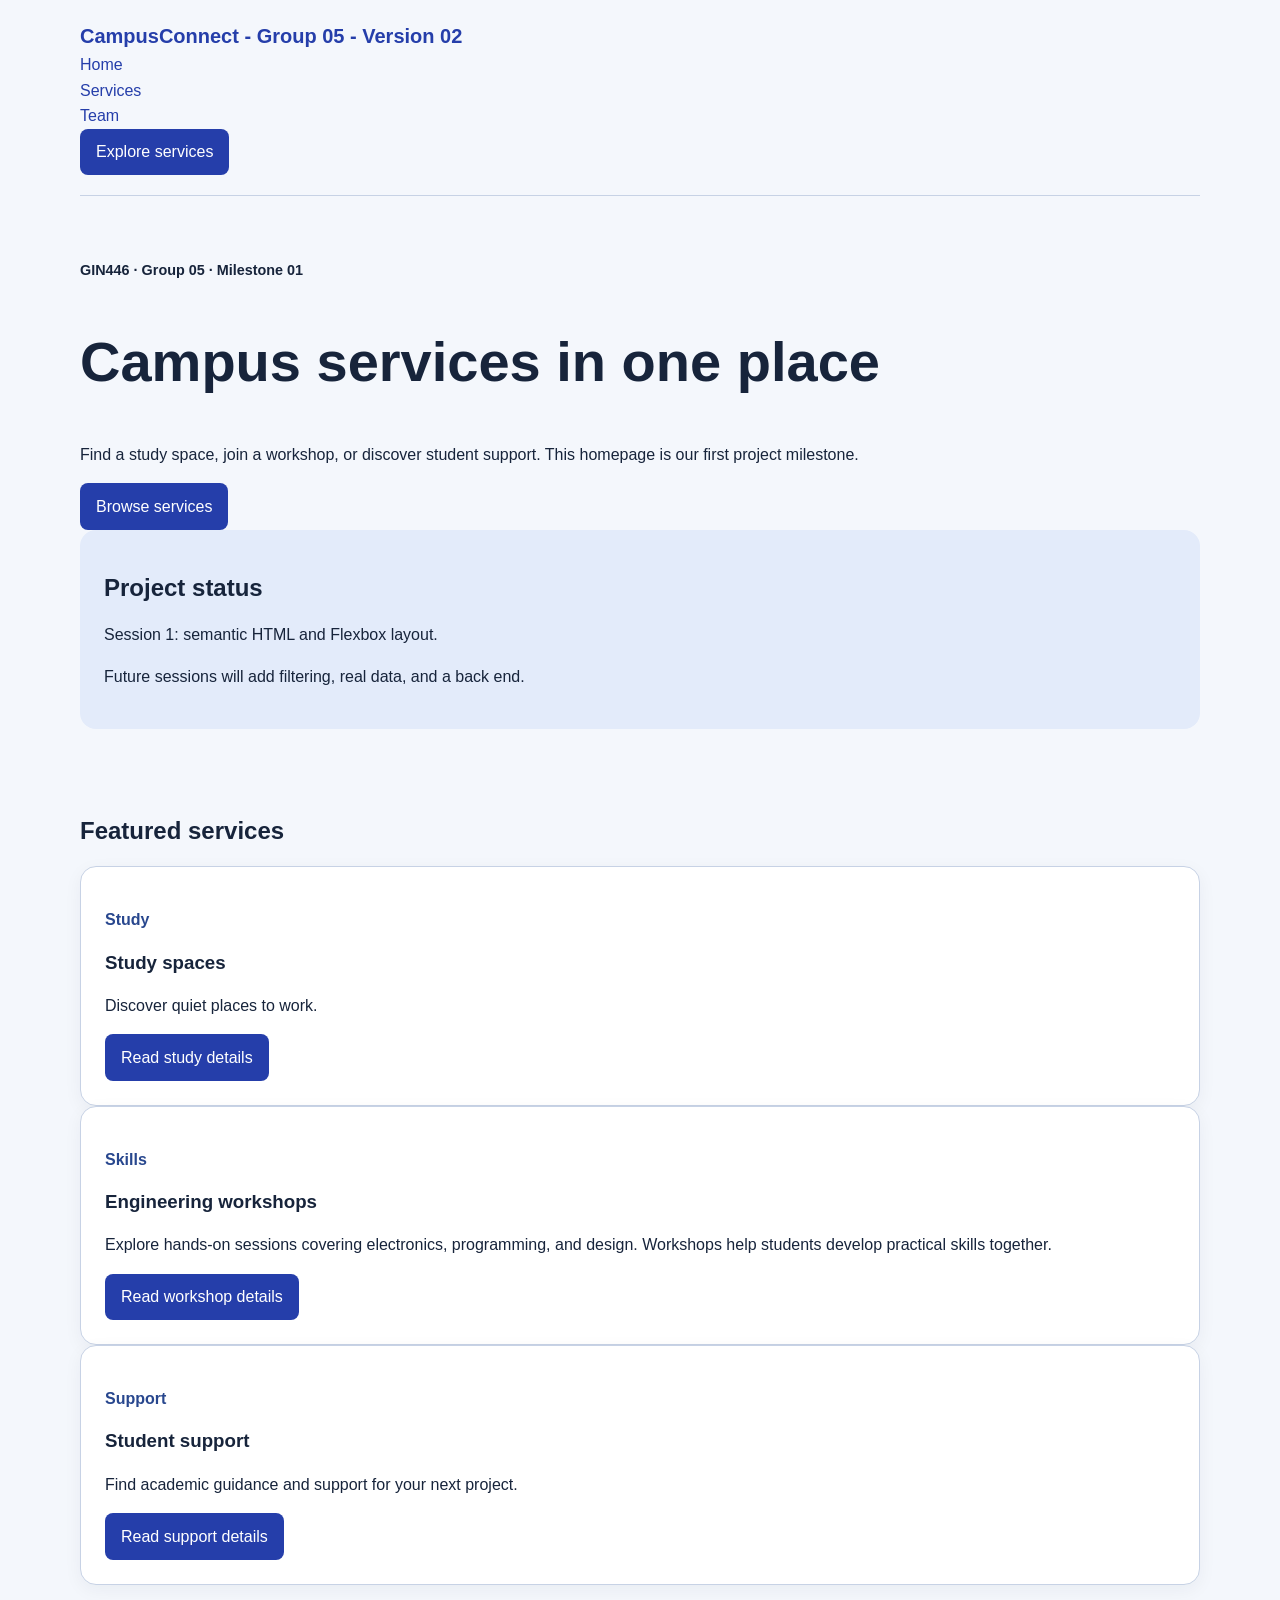
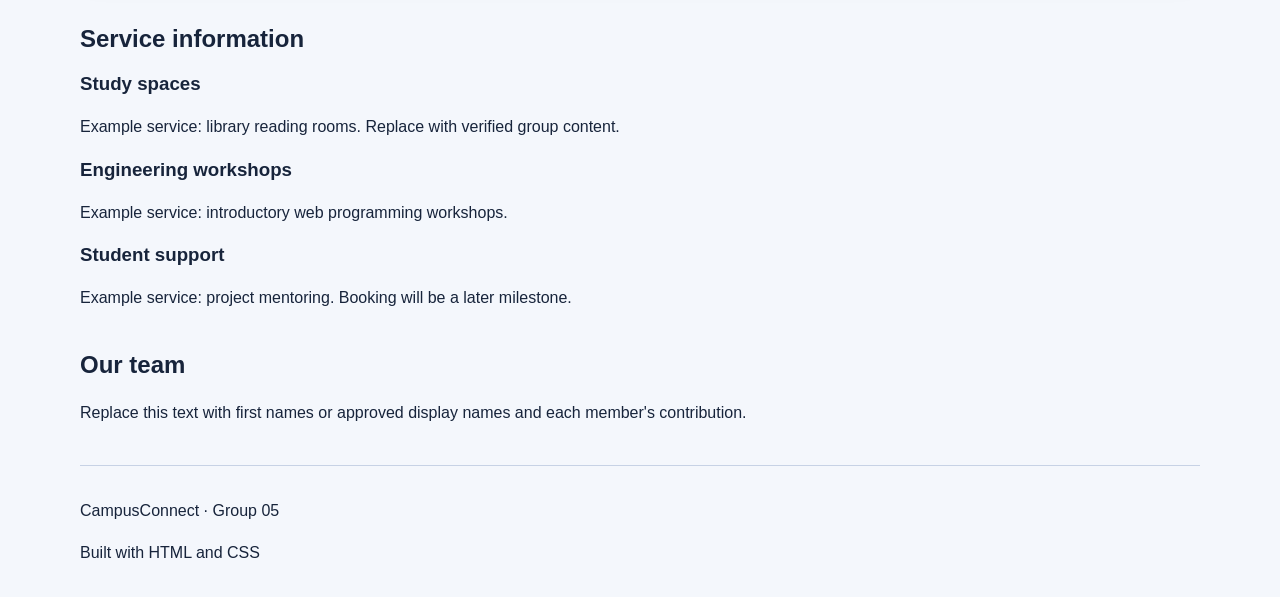
==== public/index.html @ 73486eb8 "Move site into public/ as required by the Render guide; add .gitignore" ====
<!doctype html>
<html lang="en">
<head>
  <meta charset="utf-8">
  <meta name="viewport" content="width=device-width, initial-scale=1">
  <title>CampusConnect | Group 05</title>
  <link rel="stylesheet" href="css/styles.css">
</head>
<body>
  <a class="skip-link" href="#main">Skip to main content</a>
  <header class="site-header container">
    <a class="brand" href="#home">CampusConnect - Group 05 - Version 02</a>
    <nav aria-label="Main navigation">
      <ul class="nav-list">
        <li><a href="#home">Home</a></li>
        <li><a href="#services">Services</a></li>
        <li><a href="#team">Team</a></li>
      </ul>
    </nav>
    <a class="button" href="#services">Explore services</a>
  </header>
  <main id="main" class="container">
    <section class="hero" id="home" aria-labelledby="hero-title">
      <div class="hero-copy">
        <p class="eyebrow">GIN446 · Group 05 · Milestone 01</p>
        <h1 id="hero-title">Campus services in one place</h1>
        <p>Find a study space, join a workshop, or discover student support. This homepage is our first project milestone.</p>
        <a class="button" href="#services">Browse services</a>
      </div>
      <aside class="project-summary" aria-labelledby="summary-title">
        <h2 id="summary-title">Project status</h2>
        <p>Session 1: semantic HTML and Flexbox layout.</p>
        <p>Future sessions will add filtering, real data, and a back end.</p>
      </aside>
    </section>
    <section id="services" aria-labelledby="services-title">
      <h2 id="services-title">Featured services</h2>
      <div class="cards">
        <article class="card">
          <p class="tag">Study</p><h3>Study spaces</h3>
          <p>Discover quiet places to work.</p>
          <a class="button" href="#study-details">Read study details</a>
        </article>
        <article class="card">
          <p class="tag">Skills</p><h3>Engineering workshops</h3>
          <p>Explore hands-on sessions covering electronics, programming, and design. Workshops help students develop practical skills together.</p>
          <a class="button" href="#workshop-details">Read workshop details</a>
        </article>
        <article class="card">
          <p class="tag">Support</p><h3>Student support</h3>
          <p>Find academic guidance and support for your next project.</p>
          <a class="button" href="#support-details">Read support details</a>
        </article>
      </div>
    </section>
    <section class="details" aria-labelledby="details-title">
      <h2 id="details-title">Service information</h2>
      <h3 id="study-details">Study spaces</h3><p>Example service: library reading rooms. Replace with verified group content.</p>
      <h3 id="workshop-details">Engineering workshops</h3><p>Example service: introductory web programming workshops.</p>
      <h3 id="support-details">Student support</h3><p>Example service: project mentoring. Booking will be a later milestone.</p>
    </section>
    <section id="team" aria-labelledby="team-title">
      <h2 id="team-title">Our team</h2>
      <p>Replace this text with first names or approved display names and each member's contribution.</p>
    </section>
  </main>
  <footer class="site-footer container"><p>CampusConnect · Group 05</p><p>Built with HTML and CSS</p></footer>
</body>
</html>
---- public/css/styles.css ----
/* Base styles are supplied. Students implement the layout below. */
* { box-sizing: border-box; }
body { margin: 0; font-family: Arial, sans-serif; line-height: 1.6; color: #17243b; background: #f4f7fc; }
h1, h2, h3 { line-height: 1.2; }
h1 { font-size: clamp(2rem, 5vw, 3.5rem); }
a { color: #253eaa; overflow-wrap: anywhere; }
.container { width: min(1120px, calc(100% - 2rem)); margin-inline: auto; }
.site-header { padding-block: 1.25rem; border-bottom: 1px solid #c7d2e5; }
.brand { font-weight: 800; font-size: 1.25rem; text-decoration: none; }
.nav-list { list-style: none; padding: 0; margin: 0; }
.nav-list a { text-decoration: none; }
.hero { padding-block: 3rem; }
.eyebrow { font-size: .9rem; font-weight: bold; }
.project-summary { background: #e3ebfa; padding: 1.5rem; border-radius: 1rem; }
.card { background: white; border: 1px solid #c7d2e5; border-radius: 1rem; padding: 1.5rem; box-shadow: 0 5px 18px #17243b0d; }
.tag { color: #28478e; font-weight: bold; }
.button { display: inline-block; background: #253eaa; color: white; padding: .65rem 1rem; border-radius: .5rem; text-decoration: none; }
.button:hover { background: #172c83; }
a:focus-visible { outline: 3px solid #9a4800; outline-offset: 4px; }
section { margin-bottom: 2.5rem; scroll-margin-top: 1rem; }
.site-footer { padding-block: 1rem; border-top: 1px solid #c7d2e5; }
.skip-link { position: absolute; top: -100px; left: 1rem; background: white; padding: .5rem; }
.skip-link:focus { top: .5rem; }

/* TODO 1: Header: display:flex; align-items:center; flex-wrap:wrap; gap:1.5rem. */
/* TODO 2: Push the last header link right using auto margin on nav. */
/* TODO 3: Make .nav-list flex, wrapping, with gap:1rem. */
/* TODO 4: Hero: wrapping flex row, align-items:center, gap:2rem.
   .hero-copy: flex:2 1 28rem; .project-summary: flex:1 1 16rem.
   Set min-width:0 on both hero items. */
/* TODO 5: Cards: wrapping flex container, gap:1.25rem, stretch alignment. */
/* TODO 6: Each card: flex:1 1 16rem; min-width:0; nested flex column. */
/* TODO 7: Pin card links with margin-top:auto; align-self:flex-start. */
/* TODO 8: Footer: wrapping flex row; space-between; gap:1rem. */
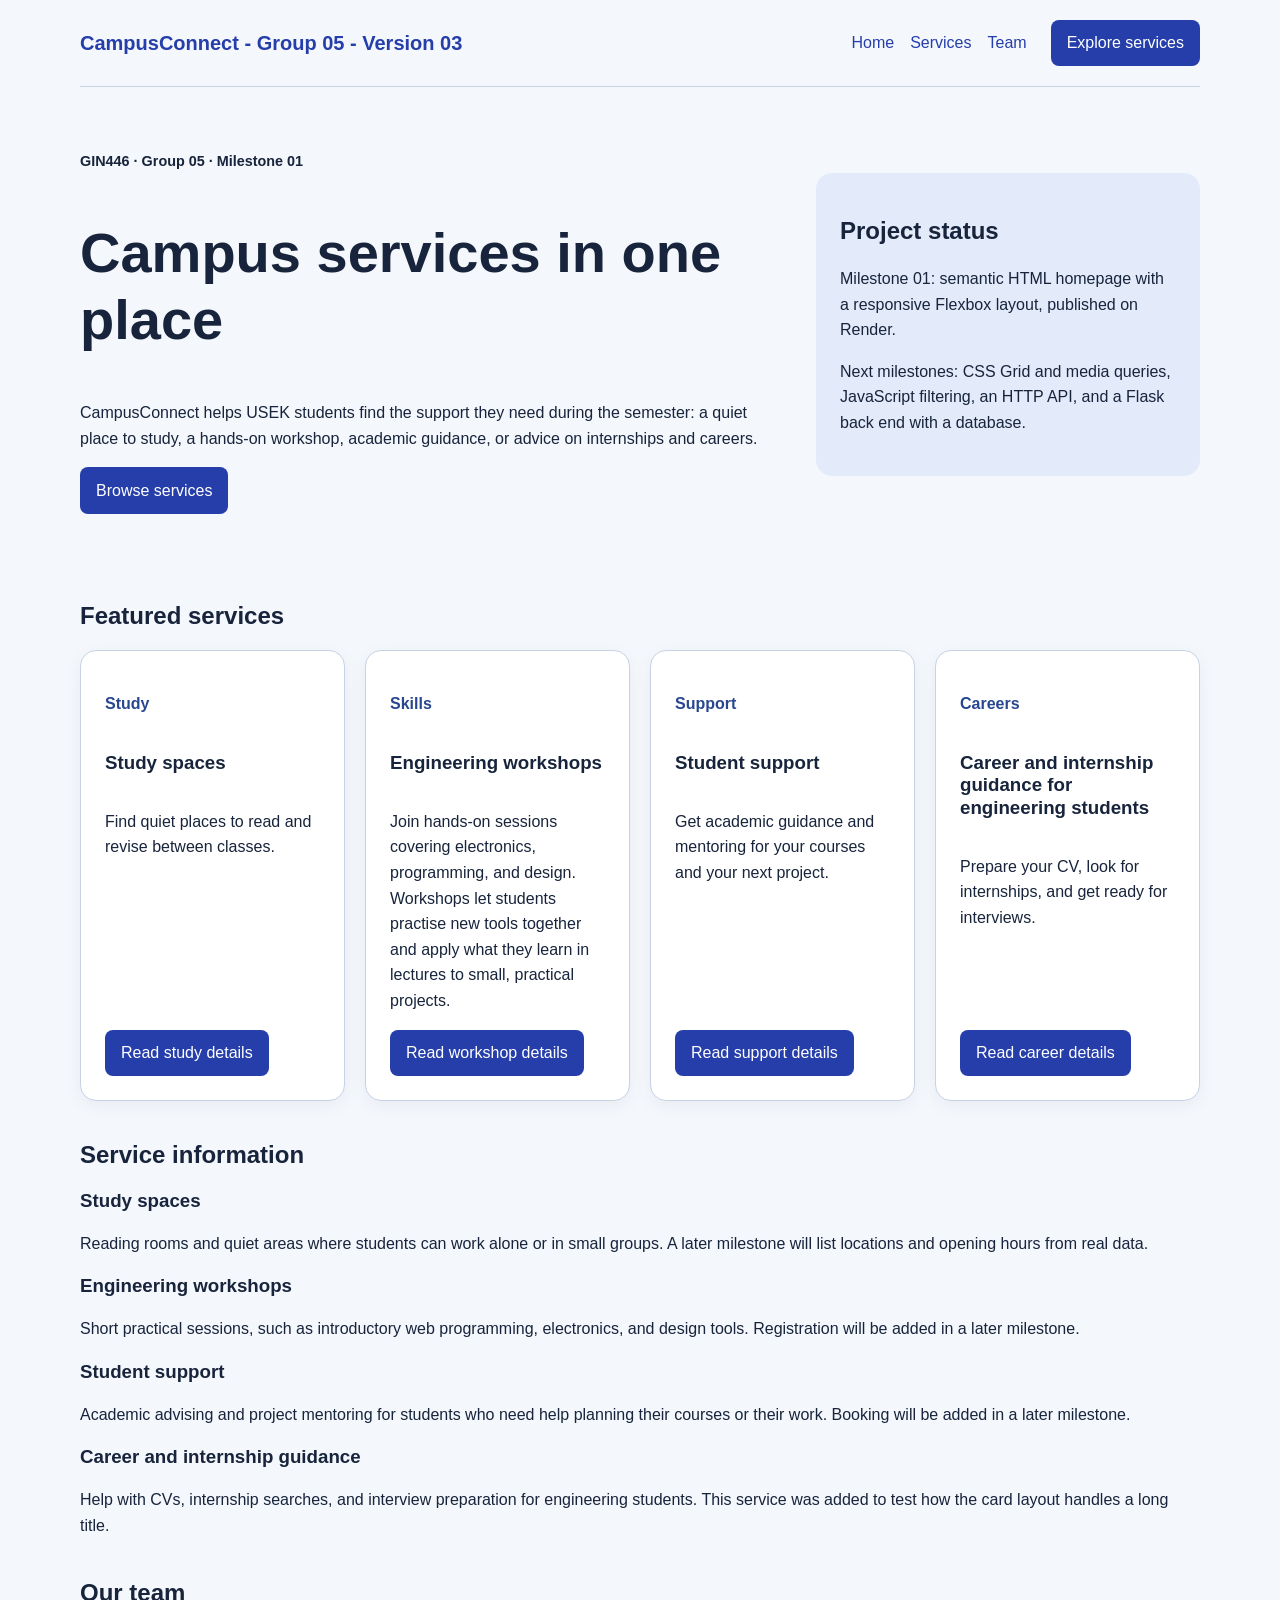
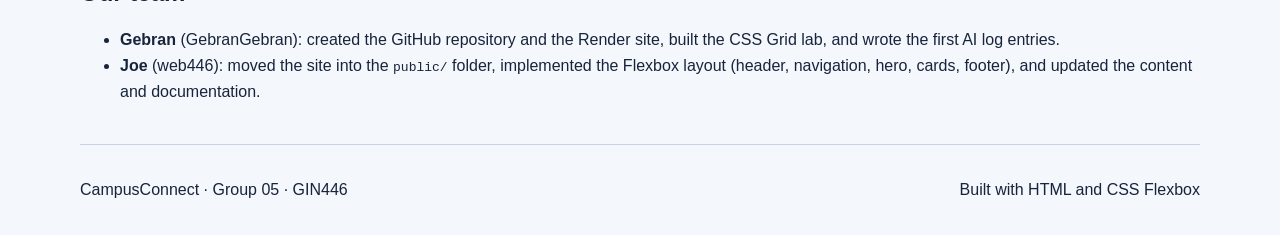
==== commit c7b7de33: "Replace sample content, add team section and long-title fourth card" ====
--- a/public/index.html
+++ b/public/index.html
@@ -9,7 +9,7 @@
 <body>
   <a class="skip-link" href="#main">Skip to main content</a>
   <header class="site-header container">
-    <a class="brand" href="#home">CampusConnect - Group 05 - Version 02</a>
+    <a class="brand" href="#home">CampusConnect - Group 05 - Version 03</a>
     <nav aria-label="Main navigation">
       <ul class="nav-list">
         <li><a href="#home">Home</a></li>
@@ -24,13 +24,13 @@
       <div class="hero-copy">
         <p class="eyebrow">GIN446 · Group 05 · Milestone 01</p>
         <h1 id="hero-title">Campus services in one place</h1>
-        <p>Find a study space, join a workshop, or discover student support. This homepage is our first project milestone.</p>
+        <p>CampusConnect helps USEK students find the support they need during the semester: a quiet place to study, a hands-on workshop, academic guidance, or advice on internships and careers.</p>
         <a class="button" href="#services">Browse services</a>
       </div>
       <aside class="project-summary" aria-labelledby="summary-title">
         <h2 id="summary-title">Project status</h2>
-        <p>Session 1: semantic HTML and Flexbox layout.</p>
-        <p>Future sessions will add filtering, real data, and a back end.</p>
+        <p>Milestone 01: semantic HTML homepage with a responsive Flexbox layout, published on Render.</p>
+        <p>Next milestones: CSS Grid and media queries, JavaScript filtering, an HTTP API, and a Flask back end with a database.</p>
       </aside>
     </section>
     <section id="services" aria-labelledby="services-title">
@@ -38,32 +38,45 @@
       <div class="cards">
         <article class="card">
           <p class="tag">Study</p><h3>Study spaces</h3>
-          <p>Discover quiet places to work.</p>
+          <p>Find quiet places to read and revise between classes.</p>
           <a class="button" href="#study-details">Read study details</a>
         </article>
         <article class="card">
           <p class="tag">Skills</p><h3>Engineering workshops</h3>
-          <p>Explore hands-on sessions covering electronics, programming, and design. Workshops help students develop practical skills together.</p>
+          <p>Join hands-on sessions covering electronics, programming, and design. Workshops let students practise new tools together and apply what they learn in lectures to small, practical projects.</p>
           <a class="button" href="#workshop-details">Read workshop details</a>
         </article>
         <article class="card">
           <p class="tag">Support</p><h3>Student support</h3>
-          <p>Find academic guidance and support for your next project.</p>
+          <p>Get academic guidance and mentoring for your courses and your next project.</p>
           <a class="button" href="#support-details">Read support details</a>
+        </article>
+        <article class="card">
+          <p class="tag">Careers</p><h3>Career and internship guidance for engineering students</h3>
+          <p>Prepare your CV, look for internships, and get ready for interviews.</p>
+          <a class="button" href="#career-details">Read career details</a>
         </article>
       </div>
     </section>
     <section class="details" aria-labelledby="details-title">
       <h2 id="details-title">Service information</h2>
-      <h3 id="study-details">Study spaces</h3><p>Example service: library reading rooms. Replace with verified group content.</p>
-      <h3 id="workshop-details">Engineering workshops</h3><p>Example service: introductory web programming workshops.</p>
-      <h3 id="support-details">Student support</h3><p>Example service: project mentoring. Booking will be a later milestone.</p>
+      <h3 id="study-details">Study spaces</h3>
+      <p>Reading rooms and quiet areas where students can work alone or in small groups. A later milestone will list locations and opening hours from real data.</p>
+      <h3 id="workshop-details">Engineering workshops</h3>
+      <p>Short practical sessions, such as introductory web programming, electronics, and design tools. Registration will be added in a later milestone.</p>
+      <h3 id="support-details">Student support</h3>
+      <p>Academic advising and project mentoring for students who need help planning their courses or their work. Booking will be added in a later milestone.</p>
+      <h3 id="career-details">Career and internship guidance</h3>
+      <p>Help with CVs, internship searches, and interview preparation for engineering students. This service was added to test how the card layout handles a long title.</p>
     </section>
     <section id="team" aria-labelledby="team-title">
       <h2 id="team-title">Our team</h2>
-      <p>Replace this text with first names or approved display names and each member's contribution.</p>
+      <ul>
+        <li><strong>Gebran</strong> (GebranGebran): created the GitHub repository and the Render site, built the CSS Grid lab, and wrote the first AI log entries.</li>
+        <li><strong>Joe</strong> (web446): moved the site into the <code>public/</code> folder, implemented the Flexbox layout (header, navigation, hero, cards, footer), and updated the content and documentation.</li>
+      </ul>
     </section>
   </main>
-  <footer class="site-footer container"><p>CampusConnect · Group 05</p><p>Built with HTML and CSS</p></footer>
+  <footer class="site-footer container"><p>CampusConnect · Group 05 · GIN446</p><p>Built with HTML and CSS Flexbox</p></footer>
 </body>
 </html>
--- a/public/css/styles.css
+++ b/public/css/styles.css
@@ -23,12 +23,64 @@
 .skip-link:focus { top: .5rem; }
 
 /* TODO 1: Header: display:flex; align-items:center; flex-wrap:wrap; gap:1.5rem. */
+.site-header {
+  display: flex;
+  align-items: center;
+  flex-wrap: wrap;
+  gap: 1.5rem;
+}
 /* TODO 2: Push the last header link right using auto margin on nav. */
+.site-header nav {
+  margin-left: auto;
+}
 /* TODO 3: Make .nav-list flex, wrapping, with gap:1rem. */
+.nav-list {
+  display: flex;
+  flex-wrap: wrap;
+  gap: 1rem;
+}
 /* TODO 4: Hero: wrapping flex row, align-items:center, gap:2rem.
    .hero-copy: flex:2 1 28rem; .project-summary: flex:1 1 16rem.
    Set min-width:0 on both hero items. */
+  .hero {
+  display: flex;
+  flex-wrap: wrap;
+  align-items: center;
+  gap: 2rem;
+}
+
+.hero-copy {
+  flex: 2 1 28rem;
+  min-width: 0;
+}
+
+.project-summary {
+  flex: 1 1 16rem;
+  min-width: 0;
+}
 /* TODO 5: Cards: wrapping flex container, gap:1.25rem, stretch alignment. */
+.cards {
+  display: flex;
+  flex-wrap: wrap;
+  gap: 1.25rem;
+  align-items: stretch;
+}
 /* TODO 6: Each card: flex:1 1 16rem; min-width:0; nested flex column. */
+.card {
+  flex: 1 1 16rem;
+  min-width: 0;
+  display: flex;
+  flex-direction: column;
+}
 /* TODO 7: Pin card links with margin-top:auto; align-self:flex-start. */
+.card .button {
+  margin-top: auto;
+  align-self: flex-start;
+}
 /* TODO 8: Footer: wrapping flex row; space-between; gap:1rem. */
+.site-footer {
+  display: flex;
+  flex-wrap: wrap;
+  justify-content: space-between;
+  gap: 1rem;
+}
